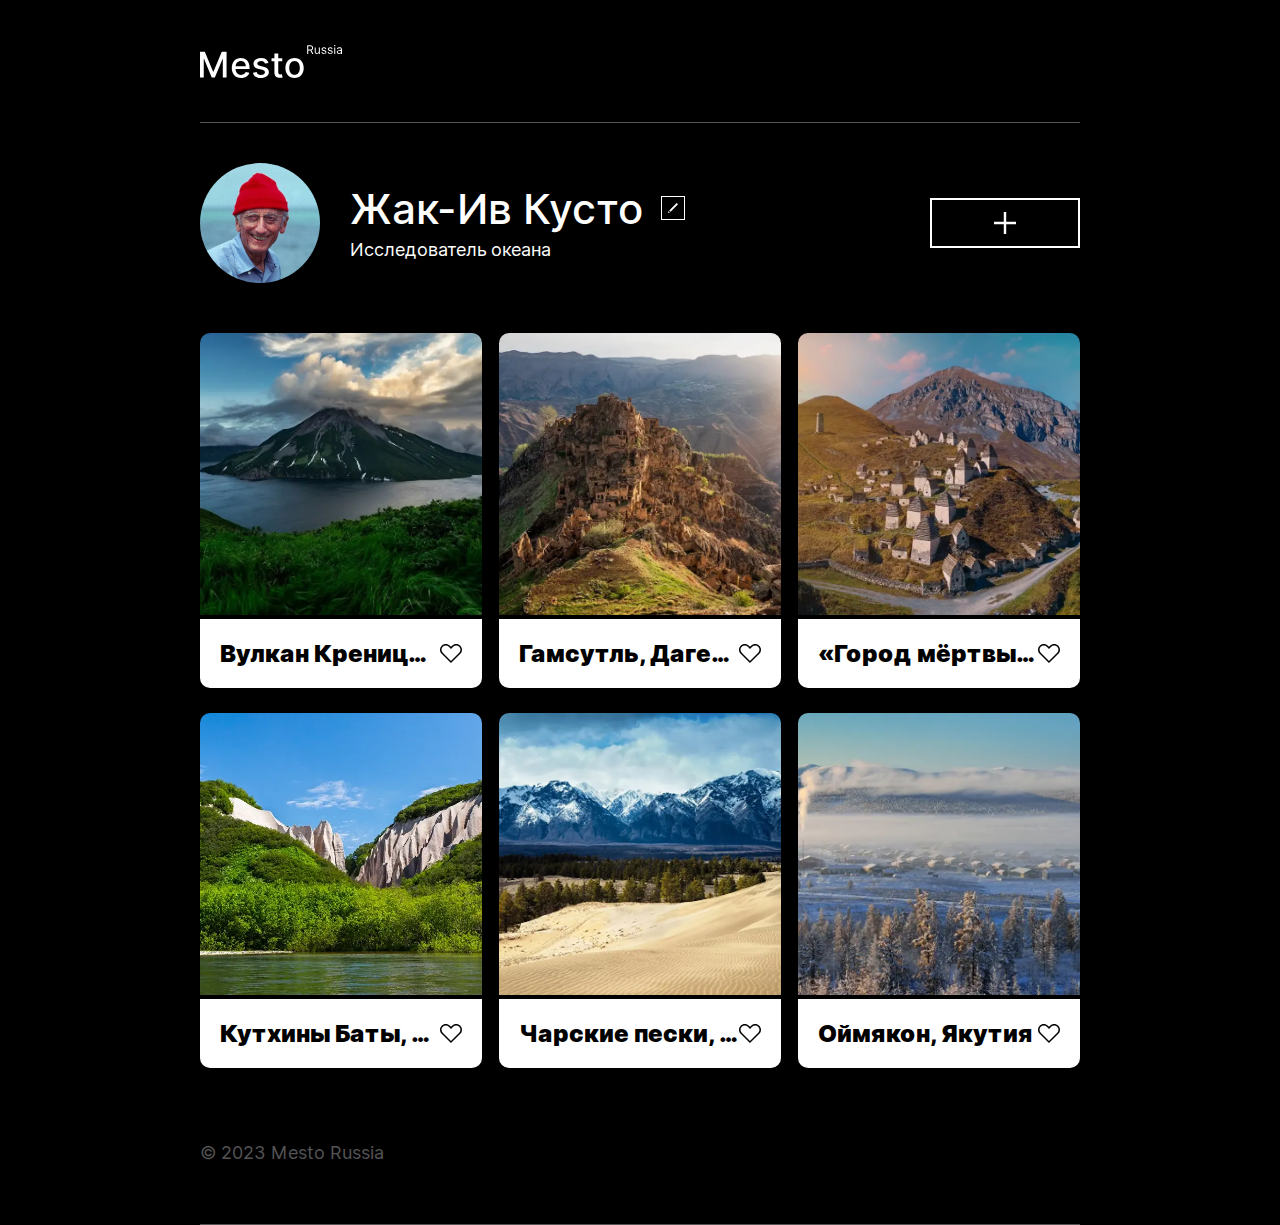
==== index.html @ a2049c9b "Added project" ====
<!DOCTYPE html>
<html lang="ru">
<head>
  <meta charset="UTF-8">
  <meta http-equiv="X-UA-Compatible" content="IE=edge">
  <meta name="viewport" content="width=device-width, initial-scale=1.0">
  <link rel="stylesheet" href="./pages/index.css">
  <title>Mesto Russia</title>
</head>
<body class="page">
  <header class="header">
    <a href="#" class="header__link">
      <img src="./images/logo/logo.svg" alt="Место-логотип" class="header__logo">
    </a>
  </header>
  <main>
    <section class="profile">
      <div class="profile__wrapper">
        <img src="./images/profile__avatar.jpg" alt="Аватар" class="profile__avatar">
        <div class="profile__info-wrapper">
          <div class="profile__info">
            <h1 class="profile__name">Жак-Ив Кусто</h1>
            <p class="profile__description">Исследователь океана</p>
          </div>
          <button class="profile__edit-button"></button>
        </div>
      </div>
      <button class="profile__add-button"></button>
    </section>
    <section class="elements" aria-label="Список-фотографий">
      <ul class="elements__list">
        <li class="element">
          <img src="./images/photo-1.jpg" alt="Вулкан-Креницына" class="element__photo">
          <div class="element__info">
            <p class="element__caption">Вулкан Креницына</p>
            <button class="element__like"></button>
          </div>
        </li>
        <li class="element">
          <img src="./images/photo-2.jpg" alt="Гамсутль" class="element__photo">
          <div class="element__info">
            <p class="element__caption">Гамсутль, Дагестан</p>
            <button class="element__like"></button>
          </div>
        </li>
        <li class="element">
          <img src="./images/photo-3.jpg" alt="Город-мёртвых" class="element__photo">
          <div class="element__info">
            <p class="element__caption">«Город мёртвых», Северная Осетия-Алания</p>
            <button class="element__like"></button>
          </div>
        </li>
        <li class="element">
          <img src="./images/photo-4.jpg" alt="Кутхины-Баты" class="element__photo">
          <div class="element__info">
            <p class="element__caption">Кутхины Баты, Камчатка</p>
            <button class="element__like"></button>
          </div>
        </li>
        <li class="element">
          <img src="./images/photo-5.jpg" alt="Чарские-пески" class="element__photo">
          <div class="element__info">
            <p class="element__caption">Чарские пески, Забайкалье</p>
            <button class="element__like"></button>
          </div>
        </li>
        <li class="element">
          <img src="./images/photo-6.jpg" alt="Оймякон" class="element__photo">
          <div class="element__info">
            <p class="element__caption">Оймякон, Якутия</p>
            <button class="element__like"></button>
          </div>
        </li>
      </ul>
    </section>
  </main>
  <footer class="footer">
    <p class="footer__copyright">&copy; 2023 Mesto Russia</p>
  </footer>
  <section class="popup" aria-label="Окно-редактирования">
    <form class="popup__container">
      <p class="popup__head">Редактировать профиль</p>
      <input type="text" class="popup__input popup__name" value="Жак-Ив Кусто">
      <input type="text" class="popup__input popup__job" value="Исследователь океана">
      <button type="submit" class="popup__save-btn">Сохранить</button>
      <button class="popup__close-btn"></button>
    </form>
  </section>
  <script src="./js/index.js"></script>
</body>
</html>
---- pages/index.css ----
@import url(../vendor/normalize.css);
@import url(../vendor/fonts/fonts.css);

@import url(../blocks/page/page.css);
@import url(../blocks/header/header.css);
@import url(../blocks/header/__link/header__link.css);
@import url(../blocks/header/__logo/header__logo.css);

@import url(../blocks/profile/profile.css);
@import url(../blocks/profile/__info-wrapper/profile__info-wrapper.css);
@import url(../blocks/profile/__wrapper/profile__wrapper.css);
@import url(../blocks/profile/__avatar/profile__avatar.css);
@import url(../blocks/profile/__info/profile__info.css);
@import url(../blocks/profile/__name/profile__name.css);
@import url(../blocks/profile/__description/profile__description.css);
@import url(../blocks/profile/__edit-button/profile__edit-button.css);
@import url(../blocks/profile/__add-button/profile__add-button.css);

@import url(../blocks/elements/elements.css);
@import url(../blocks/elements/__list/elements__list.css);
@import url(../blocks/element/element.css);
@import url(../blocks/element/__photo/element__photo.css);
@import url(../blocks/element/__info/element__info.css);
@import url(../blocks/element/__caption/element__caption.css);
@import url(../blocks/element/__like/element__like.css);

@import url(../blocks/popup/popup.css);
@import url(../blocks/popup/_opened/popup_opened.css);
@import url(../blocks/popup/__container/popup__container.css);
@import url(../blocks/popup/__close-btn/popup__close-btn.css);
@import url(../blocks/popup/__head/popup__head.css);
@import url(../blocks/popup/__input/popup__input.css);
@import url(../blocks/popup/__save-btn/popup__save-btn.css);

@import url(../blocks/footer/footer.css);
@import url(../blocks/footer/__copyright/footer__copyright.css);
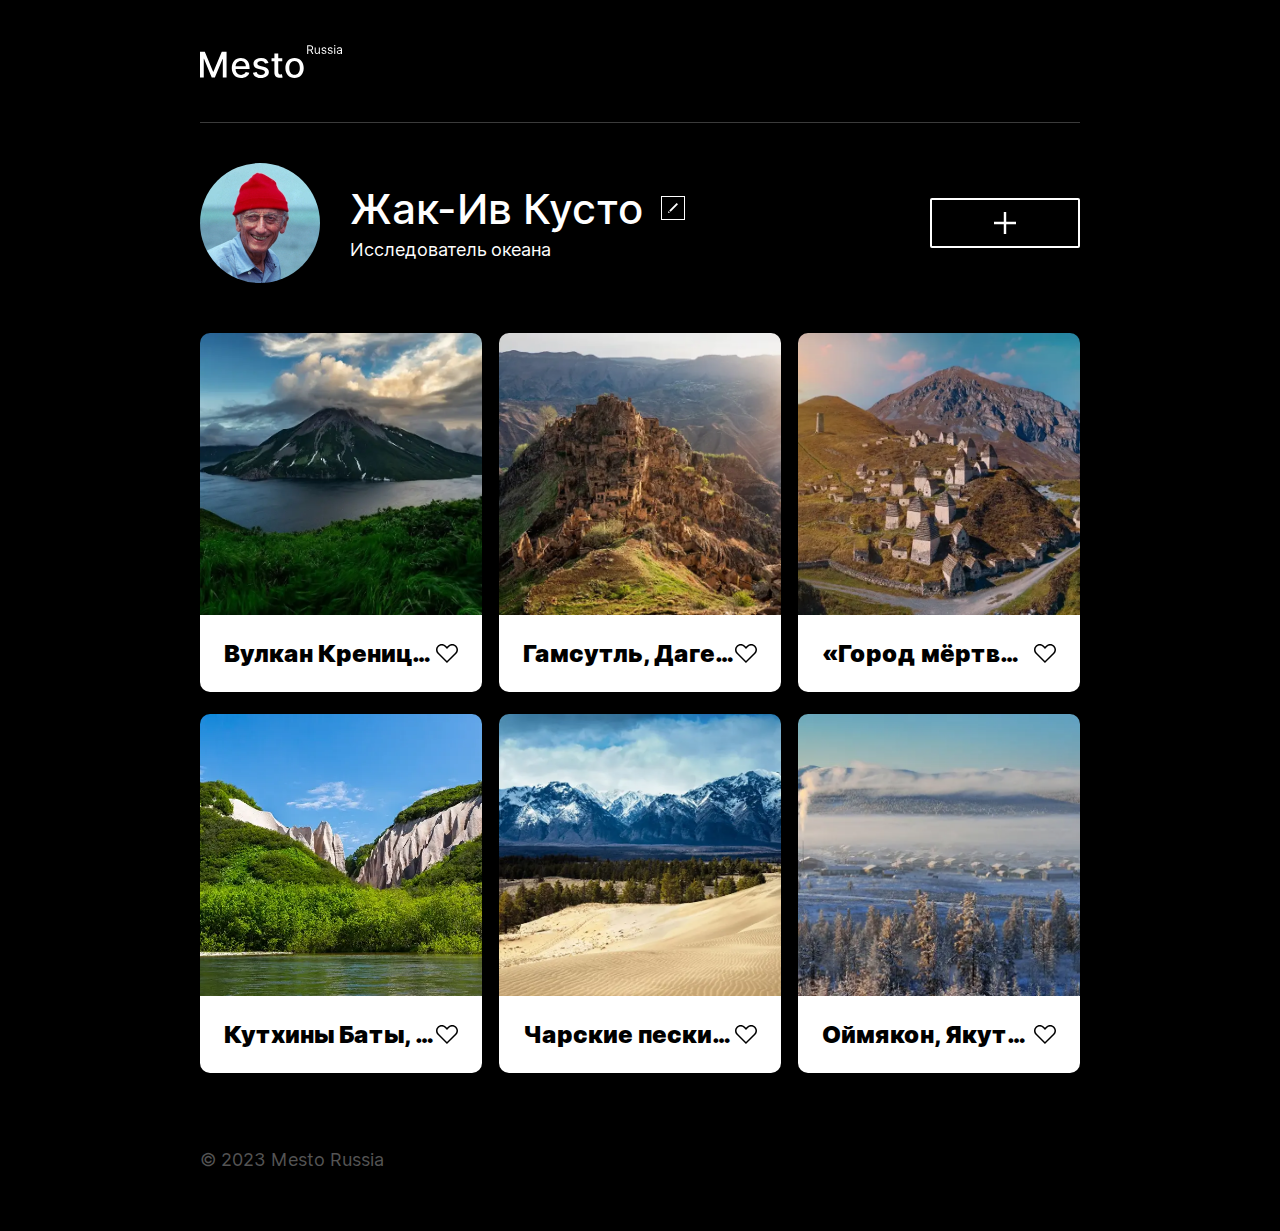
==== commit 14af919c: "Fix after review 1.0" ====
--- a/index.html
+++ b/index.html
@@ -22,53 +22,53 @@
             <h1 class="profile__name">Жак-Ив Кусто</h1>
             <p class="profile__description">Исследователь океана</p>
           </div>
-          <button class="profile__edit-button"></button>
+          <button type="button" aria-label="Редактировать-информацию" class="profile__edit-button"></button>
         </div>
       </div>
-      <button class="profile__add-button"></button>
+      <button class="profile__add-button" aria-label="Добавить-фото"></button>
     </section>
     <section class="elements" aria-label="Список-фотографий">
       <ul class="elements__list">
         <li class="element">
           <img src="./images/photo-1.jpg" alt="Вулкан-Креницына" class="element__photo">
           <div class="element__info">
-            <p class="element__caption">Вулкан Креницына</p>
-            <button class="element__like"></button>
+            <h2 class="element__caption">Вулкан Креницына</h2>
+            <button type="button" aria-label="Лайк" class="element__like"></button>
           </div>
         </li>
         <li class="element">
           <img src="./images/photo-2.jpg" alt="Гамсутль" class="element__photo">
           <div class="element__info">
-            <p class="element__caption">Гамсутль, Дагестан</p>
-            <button class="element__like"></button>
+            <h2 class="element__caption">Гамсутль, Дагестан</h2>
+            <button type="button" aria-label="Лайк" class="element__like"></button>
           </div>
         </li>
         <li class="element">
           <img src="./images/photo-3.jpg" alt="Город-мёртвых" class="element__photo">
           <div class="element__info">
-            <p class="element__caption">«Город мёртвых», Северная Осетия-Алания</p>
-            <button class="element__like"></button>
+            <h2 class="element__caption">«Город мёртвых», Северная Осетия-Алания</h2>
+            <button type="button" aria-label="Лайк" class="element__like"></button>
           </div>
         </li>
         <li class="element">
           <img src="./images/photo-4.jpg" alt="Кутхины-Баты" class="element__photo">
           <div class="element__info">
-            <p class="element__caption">Кутхины Баты, Камчатка</p>
-            <button class="element__like"></button>
+            <h2 class="element__caption">Кутхины Баты, Камчатка</h2>
+            <button type="button" aria-label="Лайк" class="element__like"></button>
           </div>
         </li>
         <li class="element">
           <img src="./images/photo-5.jpg" alt="Чарские-пески" class="element__photo">
           <div class="element__info">
-            <p class="element__caption">Чарские пески, Забайкалье</p>
-            <button class="element__like"></button>
+            <h2 class="element__caption">Чарские пески, Забайкалье</h2>
+            <button type="button" aria-label="Лайк" class="element__like"></button>
           </div>
         </li>
         <li class="element">
           <img src="./images/photo-6.jpg" alt="Оймякон" class="element__photo">
           <div class="element__info">
-            <p class="element__caption">Оймякон, Якутия</p>
-            <button class="element__like"></button>
+            <h2 class="element__caption">Оймякон, Якутия</h2>
+            <button type="button" aria-label="Лайк" class="element__like"></button>
           </div>
         </li>
       </ul>
@@ -78,13 +78,15 @@
     <p class="footer__copyright">&copy; 2023 Mesto Russia</p>
   </footer>
   <section class="popup" aria-label="Окно-редактирования">
-    <form class="popup__container">
-      <p class="popup__head">Редактировать профиль</p>
-      <input type="text" class="popup__input popup__name" value="Жак-Ив Кусто">
-      <input type="text" class="popup__input popup__job" value="Исследователь океана">
-      <button type="submit" class="popup__save-btn">Сохранить</button>
-      <button class="popup__close-btn"></button>
-    </form>
+    <div class="popup__container">
+      <form class="popup__form" name="popup-form">
+        <h2 class="popup__head">Редактировать профиль</h2>
+        <input type="text" name="user-name" class="popup__input popup__input_user_name">
+        <input type="text" name="user-job" class="popup__input popup__input_user_job">
+        <button type="submit" class="popup__save-btn">Сохранить</button>
+        <button type="button" aria-label="Закрыть" class="popup__close-btn"></button>
+      </form>
+    </div>
   </section>
   <script src="./js/index.js"></script>
 </body>
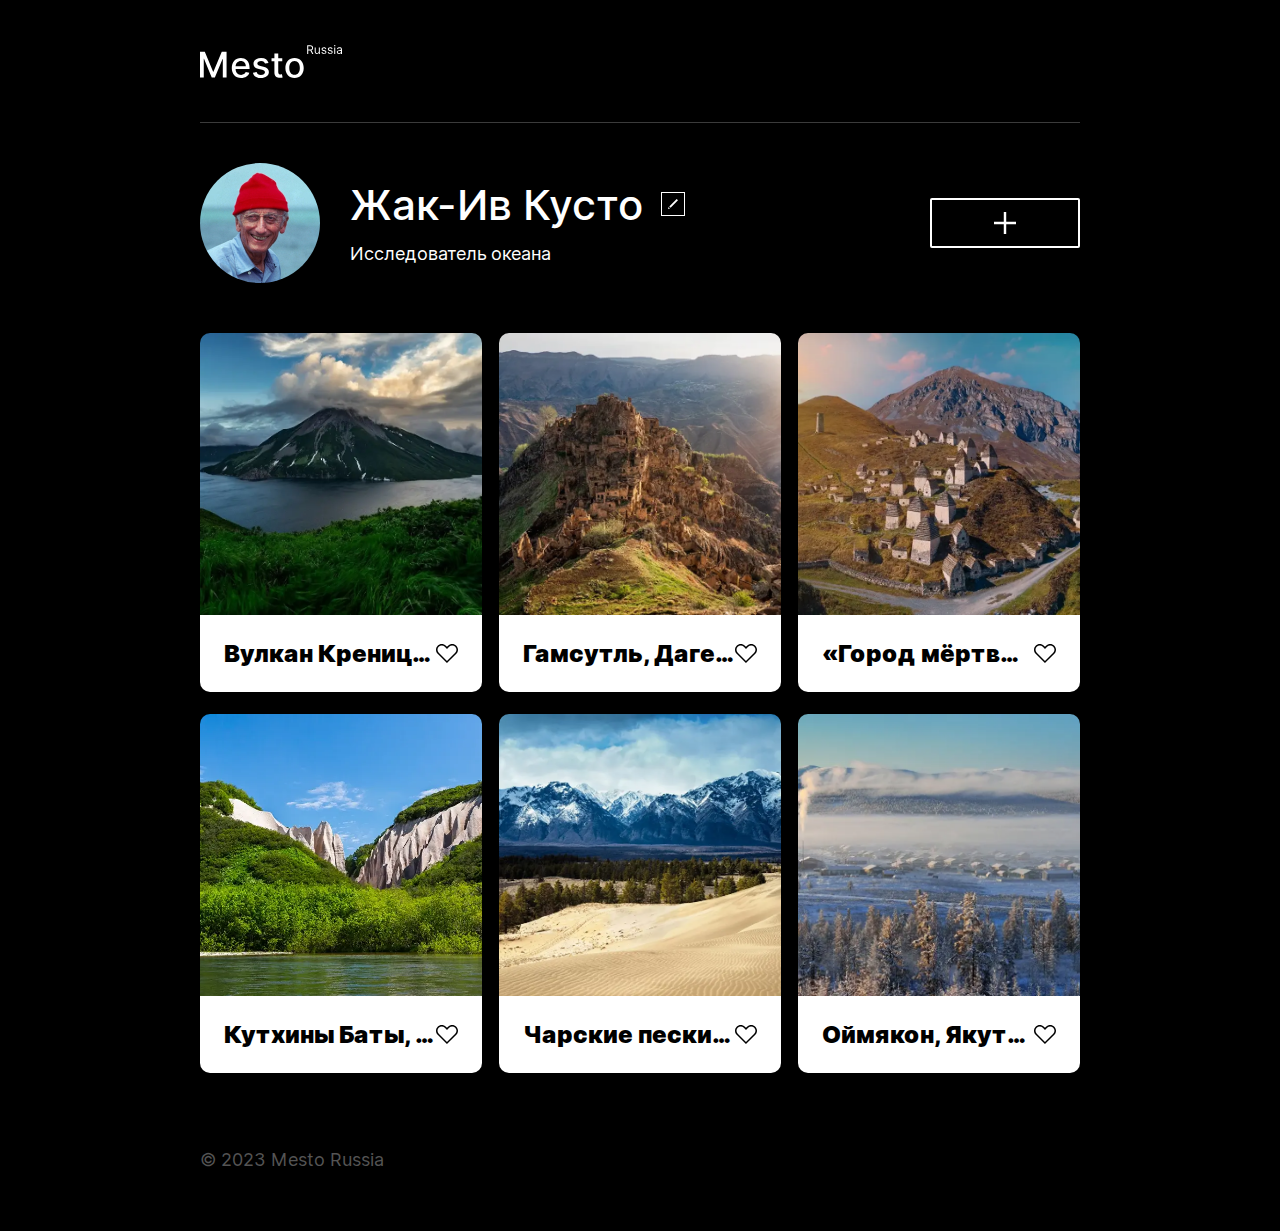
==== commit dcfeadc0: "Fix after review 2.0" ====
--- a/index.html
+++ b/index.html
@@ -25,7 +25,7 @@
           <button type="button" aria-label="Редактировать-информацию" class="profile__edit-button"></button>
         </div>
       </div>
-      <button class="profile__add-button" aria-label="Добавить-фото"></button>
+      <button class="profile__add-button" type="button" aria-label="Добавить-фото"></button>
     </section>
     <section class="elements" aria-label="Список-фотографий">
       <ul class="elements__list">
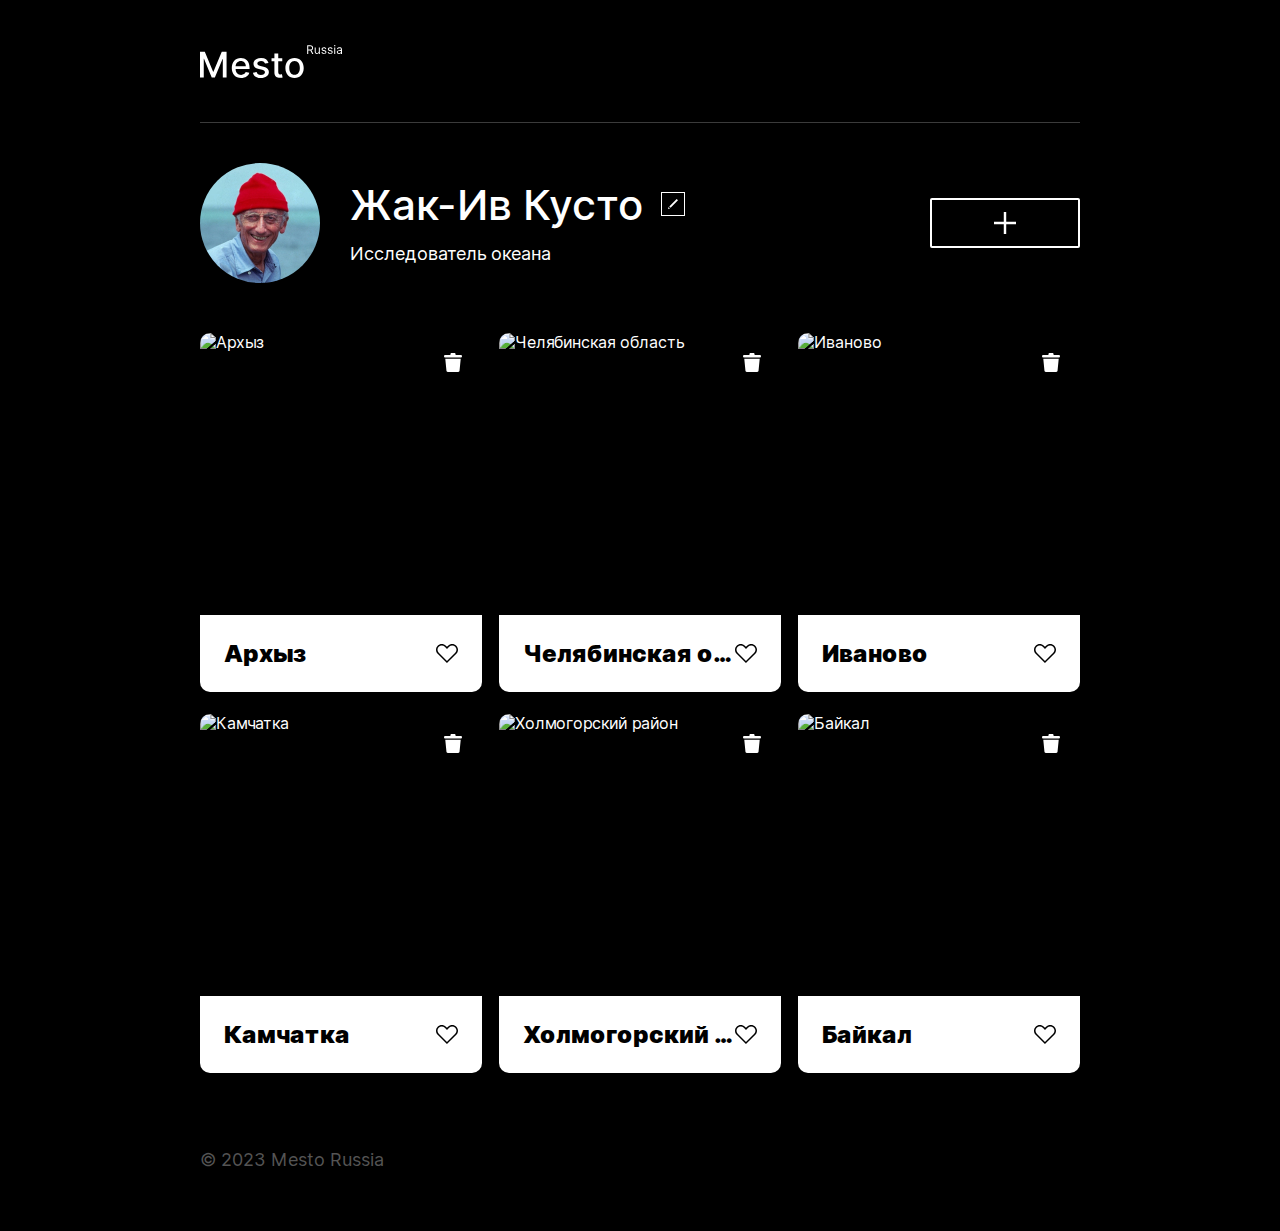
==== commit 81bb5cda: "Add functional" ====
--- a/index.html
+++ b/index.html
@@ -29,48 +29,6 @@
     </section>
     <section class="elements" aria-label="Список-фотографий">
       <ul class="elements__list">
-        <li class="element">
-          <img src="./images/photo-1.jpg" alt="Вулкан-Креницына" class="element__photo">
-          <div class="element__info">
-            <h2 class="element__caption">Вулкан Креницына</h2>
-            <button type="button" aria-label="Лайк" class="element__like"></button>
-          </div>
-        </li>
-        <li class="element">
-          <img src="./images/photo-2.jpg" alt="Гамсутль" class="element__photo">
-          <div class="element__info">
-            <h2 class="element__caption">Гамсутль, Дагестан</h2>
-            <button type="button" aria-label="Лайк" class="element__like"></button>
-          </div>
-        </li>
-        <li class="element">
-          <img src="./images/photo-3.jpg" alt="Город-мёртвых" class="element__photo">
-          <div class="element__info">
-            <h2 class="element__caption">«Город мёртвых», Северная Осетия-Алания</h2>
-            <button type="button" aria-label="Лайк" class="element__like"></button>
-          </div>
-        </li>
-        <li class="element">
-          <img src="./images/photo-4.jpg" alt="Кутхины-Баты" class="element__photo">
-          <div class="element__info">
-            <h2 class="element__caption">Кутхины Баты, Камчатка</h2>
-            <button type="button" aria-label="Лайк" class="element__like"></button>
-          </div>
-        </li>
-        <li class="element">
-          <img src="./images/photo-5.jpg" alt="Чарские-пески" class="element__photo">
-          <div class="element__info">
-            <h2 class="element__caption">Чарские пески, Забайкалье</h2>
-            <button type="button" aria-label="Лайк" class="element__like"></button>
-          </div>
-        </li>
-        <li class="element">
-          <img src="./images/photo-6.jpg" alt="Оймякон" class="element__photo">
-          <div class="element__info">
-            <h2 class="element__caption">Оймякон, Якутия</h2>
-            <button type="button" aria-label="Лайк" class="element__like"></button>
-          </div>
-        </li>
       </ul>
     </section>
   </main>
@@ -88,6 +46,34 @@
       </form>
     </div>
   </section>
+  <section class="popup popup-add" aria-label="Окно-добавления">
+    <div class="popup__container">
+      <form class="popup__form" name="popup-form">
+        <h2 class="popup__head">Новое место</h2>
+        <input type="text" name="user-name" class="popup__input popup__input_user_name" placeholder="Название">
+        <input type="text" name="user-job" class="popup__input popup__input_user_job" placeholder="Ссылка на картинку">
+        <button type="submit" class="popup__save-btn">Создать</button>
+        <button type="button" aria-label="Закрыть" class="popup__close-btn"></button>
+      </form>
+    </div>
+  </section>
+  <section class="popup popup-img" aria-label="Просмотр-изображения">
+    <div class="popup-img__container">
+      <img src="." alt="." class="popup__img-increased">
+      <h2 class="popup-img__name">.</h2>
+      <button type="button" aria-label="Закрыть" class="popup__close-btn"></button>
+    </div>
+  </section>
+  <template id="card-element">
+    <li class="element">
+      <img src="." alt="." class="element__photo">
+      <div class="element__info">
+        <h2 class="element__caption"></h2>
+        <button type="button" aria-label="Лайк" class="element__like"></button>
+        <button type="button" aria-label="Удалить" class="element__delete"></button>
+      </div>
+    </li>
+  </template>
   <script src="./js/index.js"></script>
 </body>
 </html>--- a/pages/index.css
+++ b/pages/index.css
@@ -23,6 +23,8 @@
 @import url(../blocks/element/__info/element__info.css);
 @import url(../blocks/element/__caption/element__caption.css);
 @import url(../blocks/element/__like/element__like.css);
+@import url(../blocks/element/__like/_active/element__like_active.css);
+@import url(../blocks/element/__delete/element__delete.css);
 
 @import url(../blocks/popup/popup.css);
 @import url(../blocks/popup/_opened/popup_opened.css);
@@ -31,6 +33,11 @@
 @import url(../blocks/popup/__head/popup__head.css);
 @import url(../blocks/popup/__input/popup__input.css);
 @import url(../blocks/popup/__save-btn/popup__save-btn.css);
+
+@import url(../blocks/popup-img/popup-img.css);
+@import url(../blocks/popup-img/__container/popup-img__container.css);
+@import url(../blocks/popup-img/__img-increased/popup__img-increased.css);
+@import url(../blocks/popup-img/__name/popup-img__name.css);
 
 @import url(../blocks/footer/footer.css);
 @import url(../blocks/footer/__copyright/footer__copyright.css);
